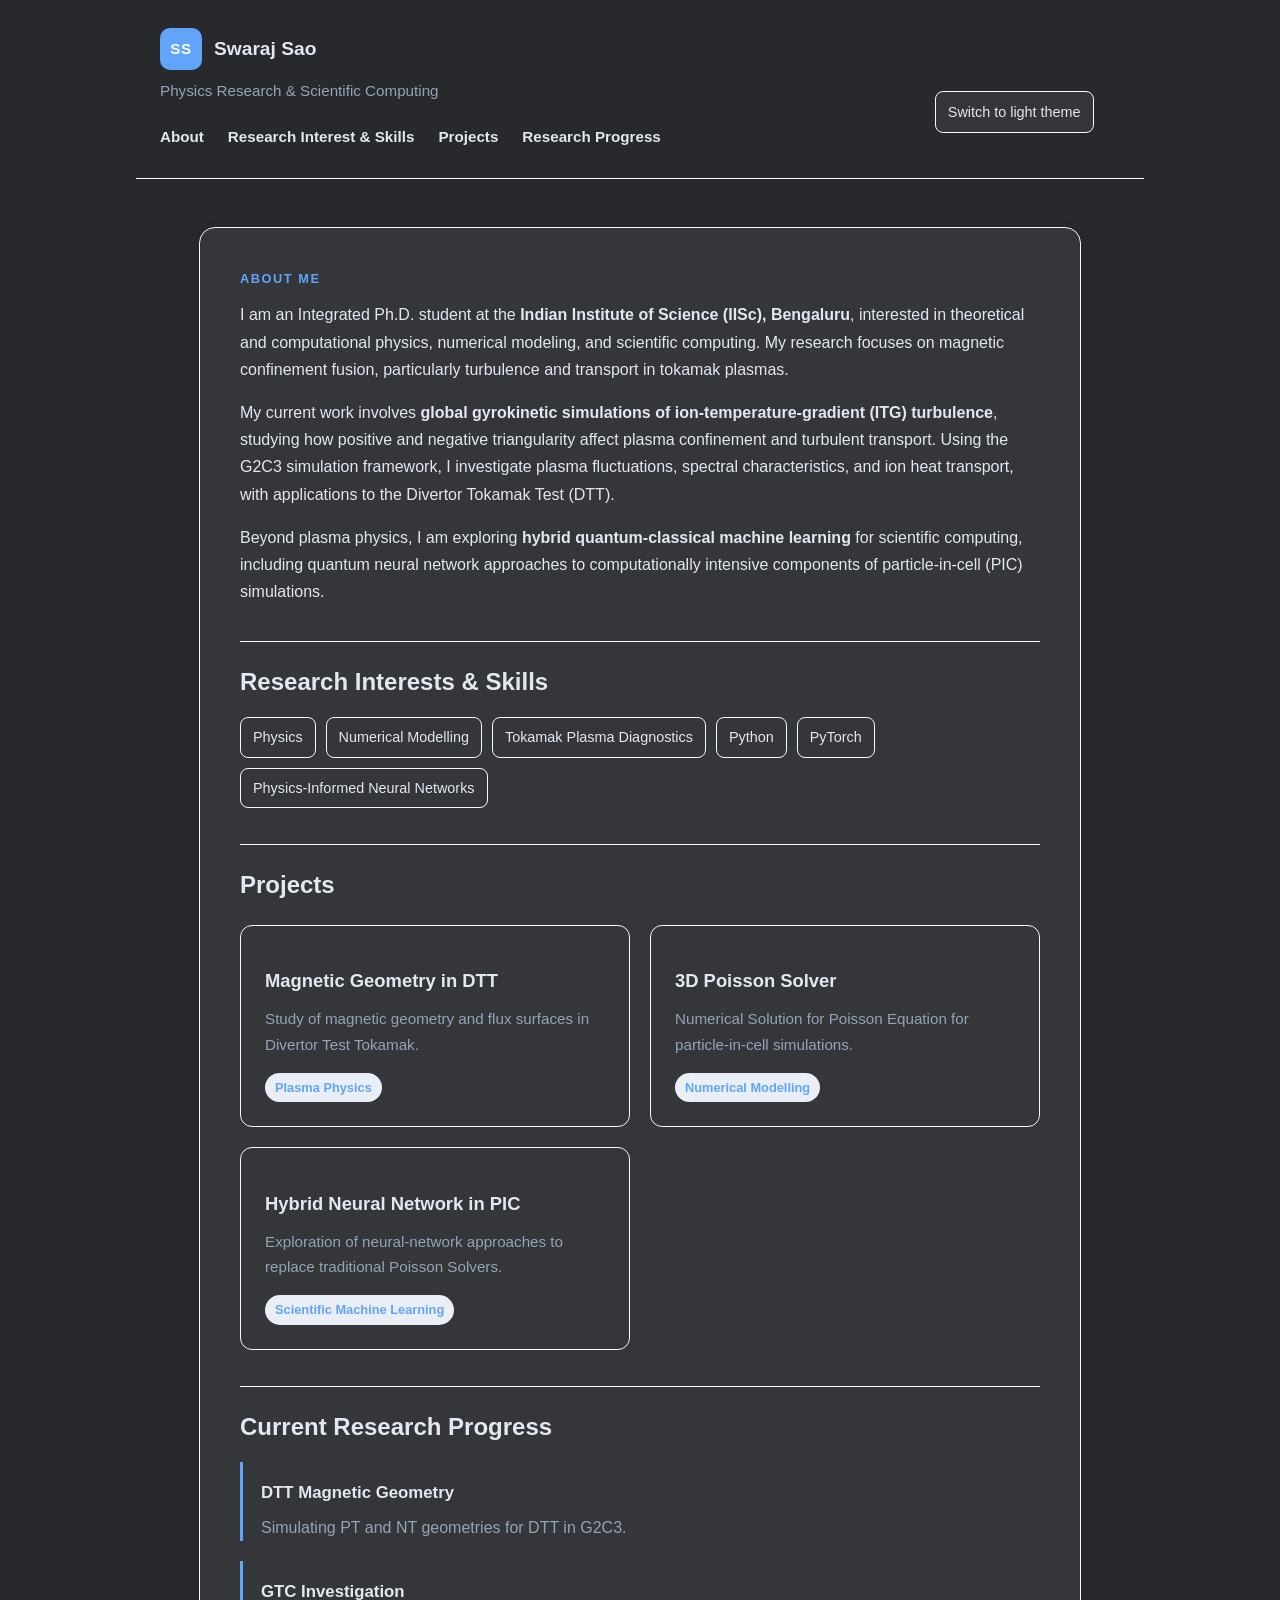
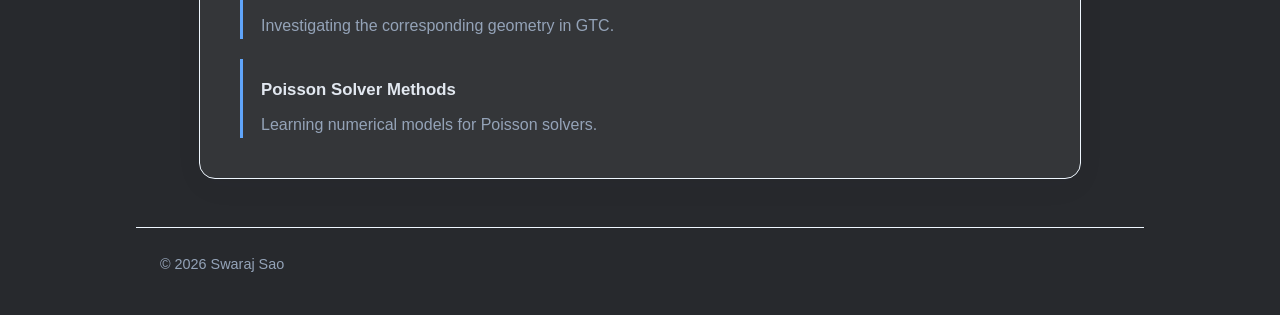
==== Portfolio/index.html @ a71318b4 "portfolio" ====
<!DOCTYPE html>
<html lang="en">


<head>
    <meta charset="UTF-8">
    <meta name="viewport" content="width=device-width, initial-scale=1.0">
    <title>Swaraj Sao | Physics Research</title>
    <link rel="stylesheet" href="style.css">
    <script src="script.js" defer></script>
</head>



<body>

    <header class="site-header">

    <a class="site-brand" href="#about" aria-label="Swaraj Sao home">
        <span class="site-logo" aria-hidden="true">SS</span>
        <span class="site-name">Swaraj Sao</span>
    </a>

    <p class="site-tagline">Physics Research & Scientific Computing</p>


        <nav class="site-nav" aria-label="Main navigation">
            <!-- Add four links here -->
             <a href="#about">About</a>
             <a href="#skills">Research Interest & Skills</a>
             <a href="#projects">Projects</a>
             <a href="#progress">Research Progress</a>
             <button id="theme-toggle" type="button">Switch to light theme</button>
        </nav>
    </header>


    <main>
        <section class="container" id="about">
            <p class="section-label">ABOUT ME</p>

                <p>
      I am an Integrated Ph.D. student at the
      <strong>Indian Institute of Science (IISc), Bengaluru</strong>,
      interested in theoretical and computational physics, numerical
      modeling, and scientific computing. My research focuses on
      magnetic confinement fusion, particularly turbulence and transport
      in tokamak plasmas.
    </p>

    <p>
      My current work involves <strong>global gyrokinetic simulations
      of ion-temperature-gradient (ITG) turbulence</strong>, studying
      how positive and negative triangularity affect plasma confinement
      and turbulent transport. Using the G2C3 simulation framework,
      I investigate plasma fluctuations, spectral characteristics,
      and ion heat transport, with applications to the Divertor Tokamak
      Test (DTT).
    </p>

    <p>
      Beyond plasma physics, I am exploring
      <strong>hybrid quantum-classical machine learning</strong>
      for scientific computing, including quantum neural network
      approaches to computationally intensive components of
      particle-in-cell (PIC) simulations.
    </p>

            <section class="content-section" id="skills">
                <h2>Research Interests & Skills</h2>
                
            <div class="skill-list">
                <span class="skill-tag">Physics</span>
                <span class="skill-tag">Numerical Modelling</span>
                <span class="skill-tag">Tokamak Plasma Diagnostics</span>
                <span class="skill-tag">Python</span>
                <span class="skill-tag">PyTorch</span>
                <span class="skill-tag">Physics-Informed Neural Networks</span>
            </div>

            </section>

            <section class="content-section" id="projects">
                <h2>Projects</h2>
                <div class="project-grid">

                <article class="project-card">
                    <h3>Magnetic Geometry in DTT</h3>
                    <p>
                        Study of magnetic geometry and flux surfaces
                        in Divertor Test Tokamak.
                    </p>

                    <p class="project-category">
                        Plasma Physics
                    </p>
                </article>

                <article class="project-card">
                    <h3>3D Poisson Solver</h3>
                    <p>
                        Numerical Solution for Poisson Equation 
                        for particle-in-cell simulations.
                    </p>

                    <p class="project-category">Numerical Modelling</p>
                </article>

                <article class="project-card">
                    <h3>Hybrid Neural Network in PIC</h3>
                    <p>
                        Exploration of neural-network approaches 
                        to replace traditional Poisson Solvers.
                    </p>

                    <p class="project-category">Scientific Machine Learning</p>
                </article>
                </div>
            </section>

            <section class="content-section" id="progress">
                <h2>Current Research Progress</h2>
               
                <div class="progress-list">
                    <article class="progress-item">
                        <h3>DTT Magnetic Geometry</h3>
                        <p>Simulating PT and NT geometries for DTT in G2C3.</p>
                    </article>

                    <article class="progress-item">
                        <h3>GTC Investigation</h3>
                        <p>Investigating the corresponding geometry in GTC.</p>
                    </article>

                    <article class="progress-item">
                        <h3>Poisson Solver Methods</h3>
                        <p>Learning numerical models for Poisson solvers.</p>
                    </article>
                </div>

            </section>
        </section>
    </main>

    <footer class="site-footer">
        <p>© 2026 Swaraj Sao</p>
        <!--
        <p><a href="" target="_blank" rel="noopener noreferrer">LinkedIn</a></p>
        -->
    </footer>
</body>



</html>
---- Portfolio/style.css ----
:root {
    --text-main: #e2e8f0;
    --bg-color: #27292d;
    --accent-color: #60a5fa;
    --muted-text: #94a3b8;
    --card-bg: #343639;
    --border-color: #eff7ff;

}

body {
    margin: 0;
    background-color: var(--bg-color);
    color: var(--text-main);
    font-family: Arial, Helvetica, sans-serif;
    line-height: 1.7;
    min-height: 100vh;
}


body.light-theme {
    --text-main: #1e293b;
    --bg-color: #f4f8fc;
    --accent-color: #2563eb;
    --muted-text: #64748b;
    --card-bg: #ffffff;
    --border-color: #27292d;
}

body.light-theme .skill-tag {
    background-color: var(--card-bg);
}

body.light-theme .project-card .project-category {
    background-color: #f2f7fd;
    color: var(--accent-color);
}

#theme-toggle {
    margin: -50px 0 0 250px;
    padding: 8px 12px;
    border: 1px solid var(--border-color);
    border-radius: 8px;
    background-color: var(--card-bg);
    color: var(--text-main);
    font: inherit;
    font-size: 0.9rem;
    cursor: pointer;
}

#theme-toggle:hover {
    border-color: var(--accent-color);
}

h1,
h2,
p {
    margin-top: 0;
}

h1 {
    font-size: clamp(2rem, 5vw, 3.25rem);
    line-height: 1.2;
    letter-spacing: -0.04em;
}

h2 {
    font-size: 1.5rem;
    line-height: 1.3;
}

.site-header {
    max-width: 960px;
    margin: 0 auto;
    padding: 28px 24px;
    border-bottom: 1px solid var(--border-color);
}


.site-brand {
    display: inline-flex;
    align-items: center;
    gap: 12px;
    margin-bottom: 8px;
    color: var(--text-main);
    text-decoration: none;
}

.site-logo {
    display: inline-flex;
    align-items: center;
    justify-content: center;
    width: 42px;
    height: 42px;
    border-radius: 10px;
    background-color: var(--accent-color);
    color: #ffffff;
    font-size: 0.95rem;
    font-weight: 700;
    letter-spacing: 0.04em;
}

.site-brand:hover .site-logo {
    opacity: 0.85;
}


.site-name {
    margin-bottom: 0;
    font-weight: 700;
    font-size: 1.2rem;
}

.site-tagline {
    margin-bottom: 0;
    color: var(--muted-text);
    font-size: 0.95rem;
}

.site-footer {
    max-width: 960px;
    margin: 0 auto;
    padding: 24px;
    color: var(--muted-text);
    border-top: 1px solid var(--border-color);
    font-size: 0.9rem;
}

.site-nav {
    display: flex;
    flex-wrap: wrap;
    align-items: center;
    gap: 24px;
    margin-top: 20px;
}

.site-nav a {
    color: var(--text-main);
    text-decoration: none;
    font-size: 0.95rem;
    font-weight: 600;
    transition: color 0.2s ease;
}

.site-nav a:hover {
    color: var(--accent-color);
}

main {
    display: flex;
    justify-content: center;
    padding: 48px 24px;
}

.container {
    width: 100%;
    max-width: 800px;
    padding: 40px;
    border: 1px solid var(--border-color);
    border-radius: 16px;
    background-color: var(--card-bg);
    box-shadow: 0 8px 30px rgba(15, 23, 42, 0.04);
}

.section-label {
    margin-bottom: 12px;
    color: var(--accent-color);
    font-size: 0.8rem;
    font-weight: 700;
    letter-spacing: 0.12em;
}

.intro {
    max-width: 680px;
    color: var(--muted-text);
    font-size: 1.1rem;
}

.content-section {
    margin-top: 36px;
    padding-top: 24px;
    border-top: 1px solid var(--border-color);
}

.content-section ul {
    padding-left: 24px;
}

.content-section li {
    margin-bottom: 8px;
}


.skill-list {
    display: flex;
    flex-wrap: wrap;
    gap: 10px;
    margin-top: 18px;
}

.skill-tag {
    padding: 7px 12px;
    border: 1px solid var(--border-color);
    border-radius: 8px;
    background-color: var(--card-bg);
    color: var(--text-main);
    font-size: 0.9rem;
}

.project-grid {
    display: grid;
    grid-template-columns: repeat(2, minmax(0, 1fr));
    gap: 20px;
    margin-top: 24px;
}

.project-card {
    padding: 24px;
    border: 1px solid var(--border-color);
    border-radius: 12px;
    background-color: var(--card-bg);
    transition: transform 0.2s ease, box-shadow 0.2s ease;
}

.project-card h3 {
    margin-bottom: 12px;
    font-size: 1.15rem;
    line-height: 1.4;
}

.project-card p {
    color: var(--muted-text);
    font-size: 0.95rem;
}

.project-card .project-category {
    display: inline-block;
    margin-bottom: 0;
    padding: 4px 10px;
    border-radius: 20px;
    background-color: #eaeef6;
    color: var(--accent-color);
    font-size: 0.8rem;
    font-weight: 600;
}

.project-card:hover {
    transform: translateY(-2px);
    box-shadow: 0 8px 24px rgba(15, 23, 42, 0.08);
}

.progress-list {
    display: grid;
    gap: 20px;
    margin-top: 20px;
}

.progress-item {
    padding-left: 18px;
    border-left: 3px solid var(--accent-color);
}

.progress-item h3 {
    margin-bottom: 6px;
    font-size: 1.05rem;
}

.progress-item p {
    margin-bottom: 0;
    color: var(--muted-text);
}



@media (max-width: 600px) {
    main {
        padding: 24px 16px;
    }

    .site-header {
        padding: 22px 16px;
    }

    .container {
        padding: 24px 20px;
    }

    .site-footer {
        padding: 20px 16px;
    }

    .project-grid {
    grid-template-columns: 1fr;
    }
}
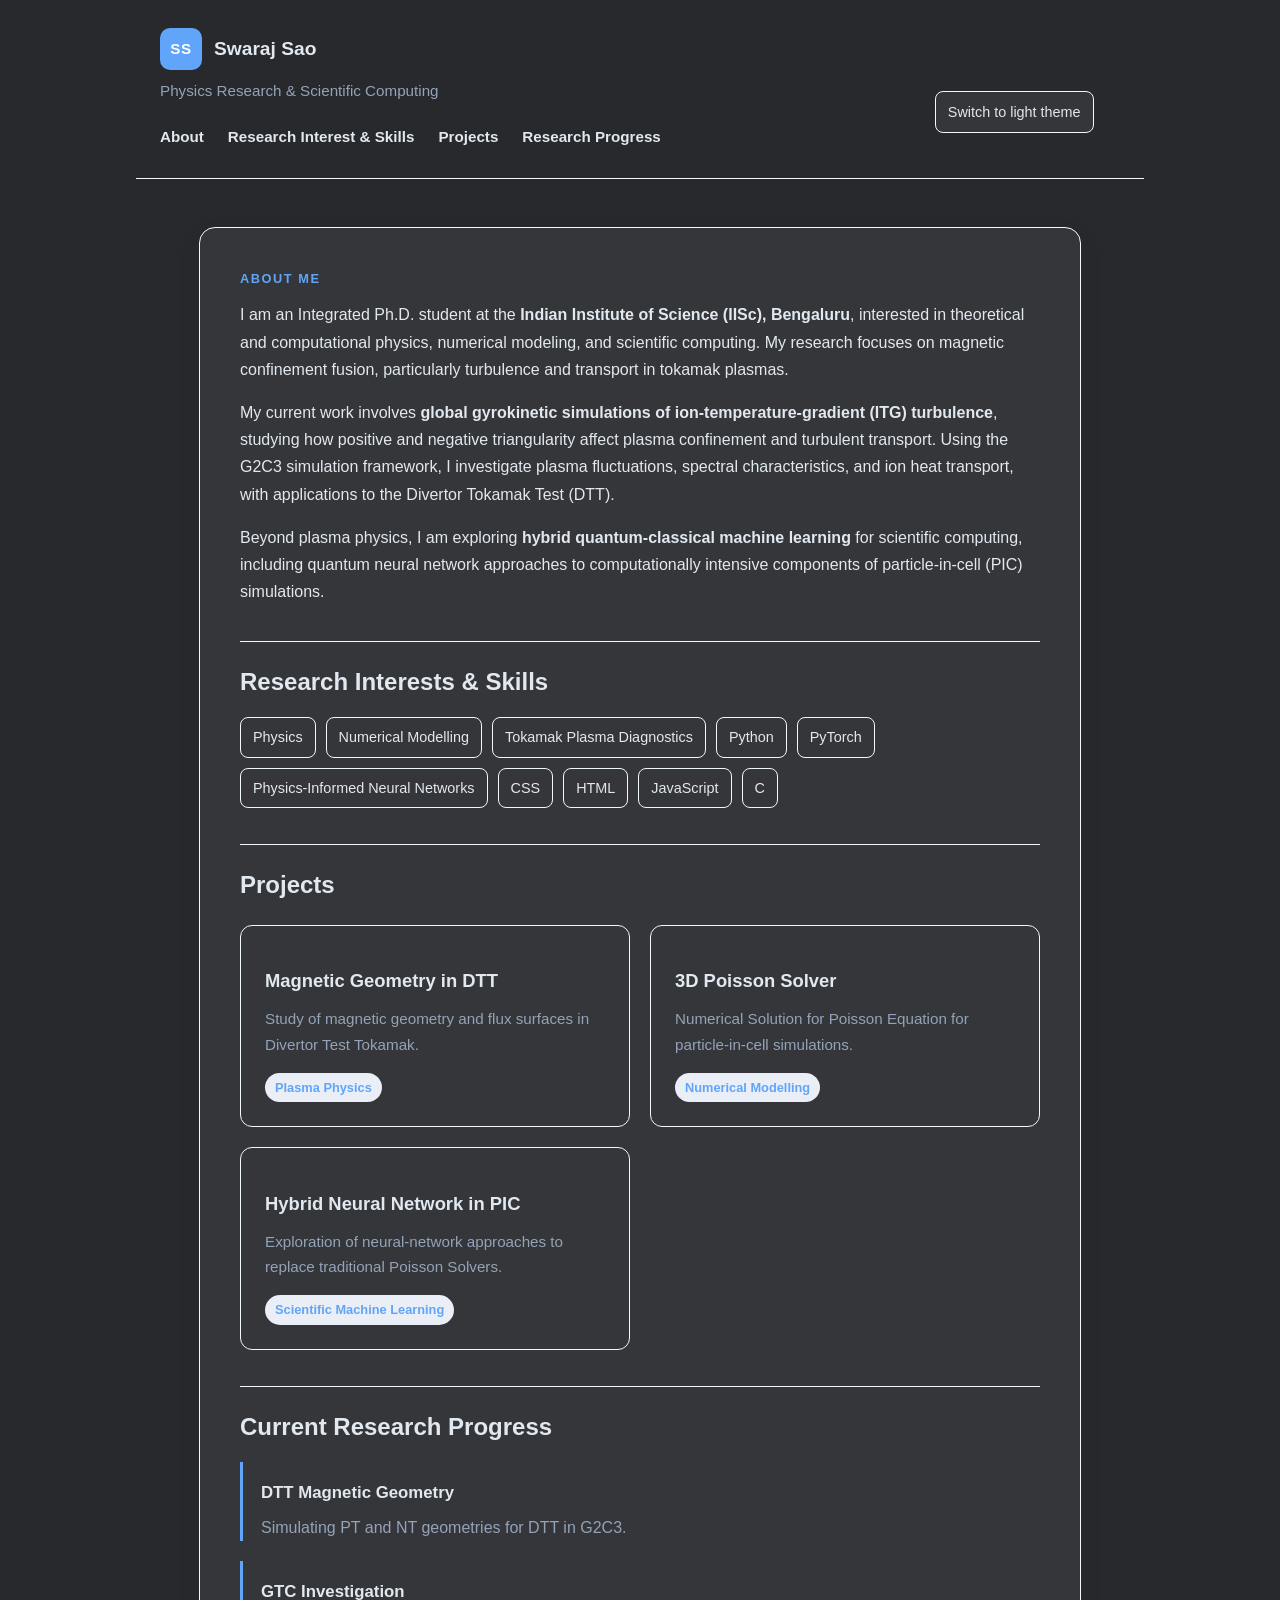
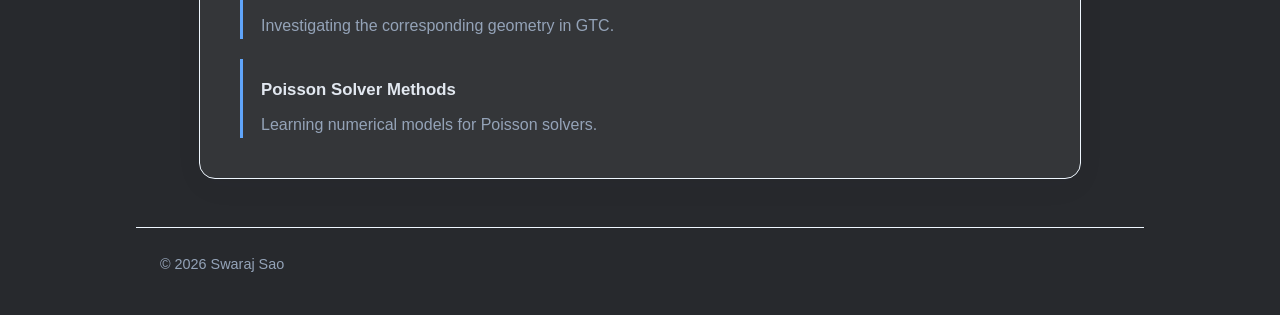
==== commit bedf732b: "portfolio" ====
--- a/Portfolio/index.html
+++ b/Portfolio/index.html
@@ -76,6 +76,10 @@
                 <span class="skill-tag">Python</span>
                 <span class="skill-tag">PyTorch</span>
                 <span class="skill-tag">Physics-Informed Neural Networks</span>
+                <span>CSS</span>
+                <span>HTML</span>
+                <span>JavaScript</span>
+                <span>C</span>
             </div>
 
             </section>
--- a/Portfolio/style.css
+++ b/Portfolio/style.css
@@ -198,7 +198,8 @@
     margin-top: 18px;
 }
 
-.skill-tag {
+.skill-tag,
+.skill-list span {
     padding: 7px 12px;
     border: 1px solid var(--border-color);
     border-radius: 8px;
